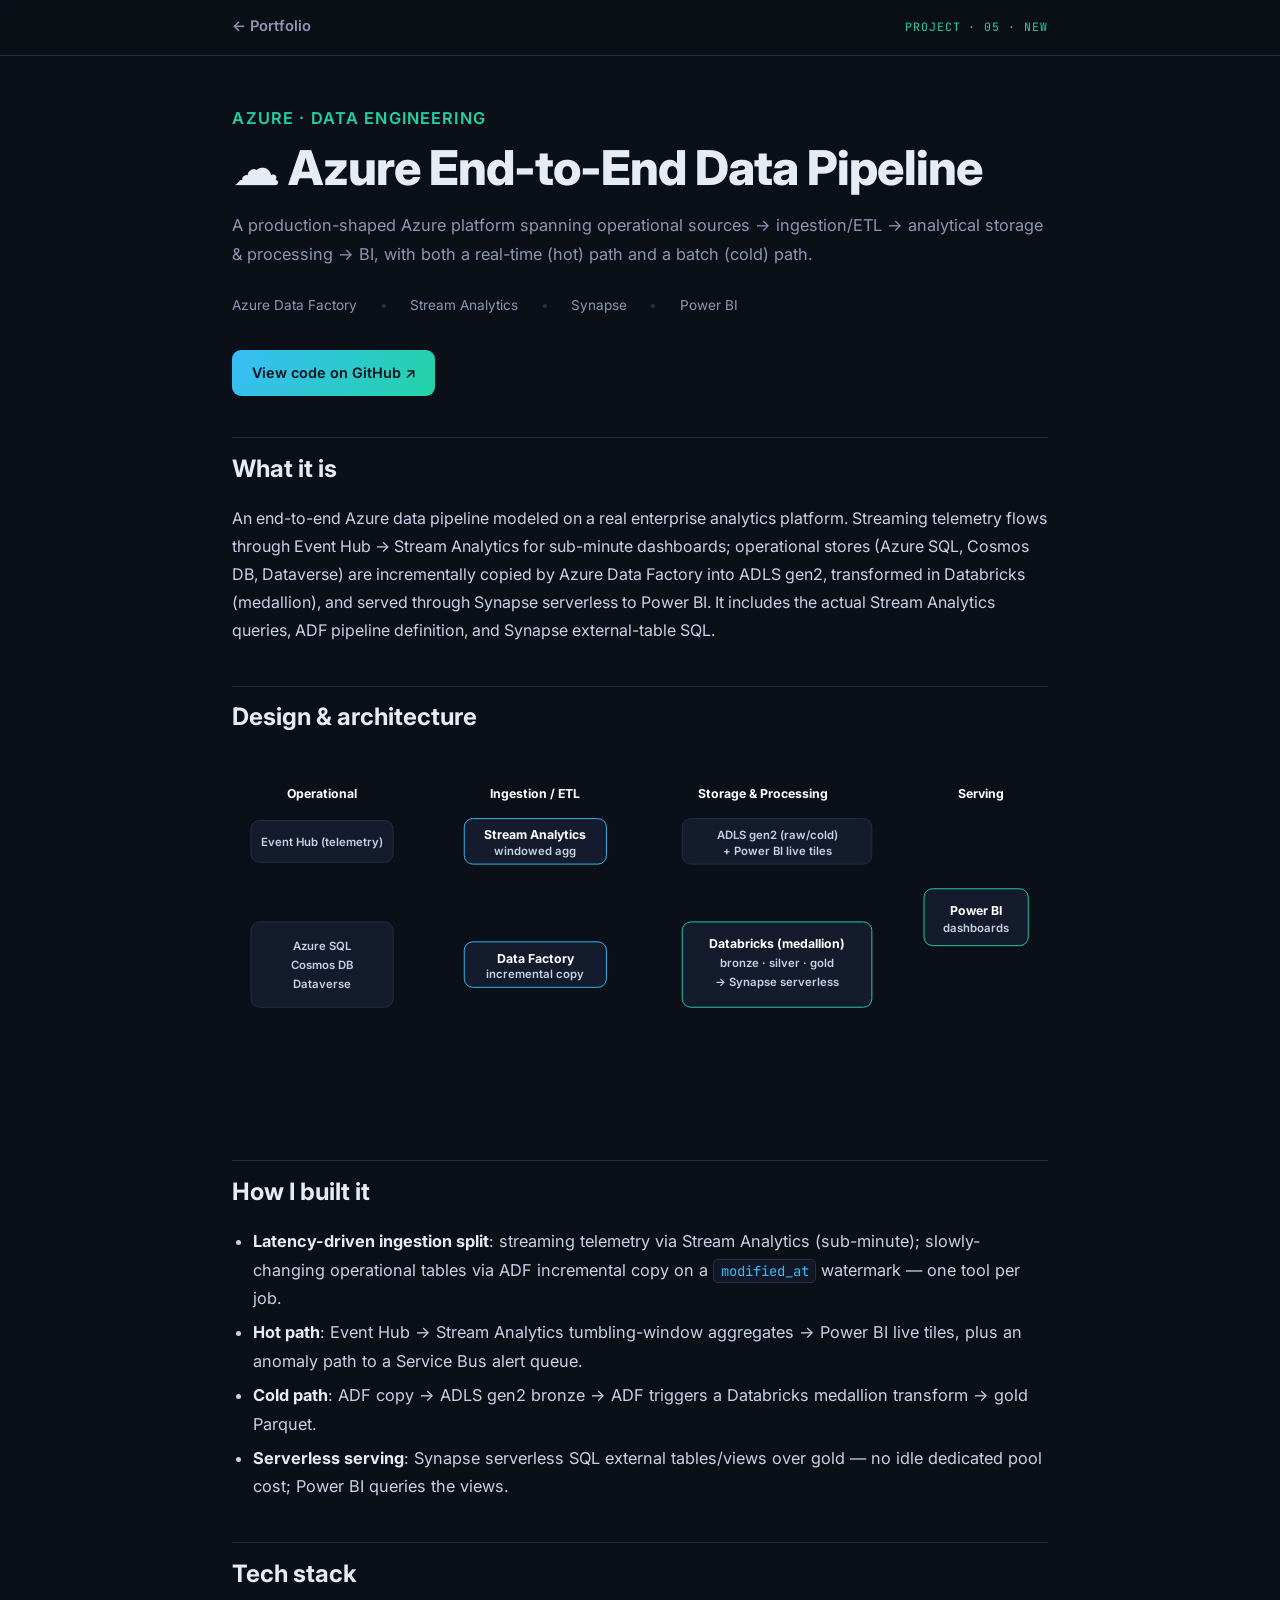
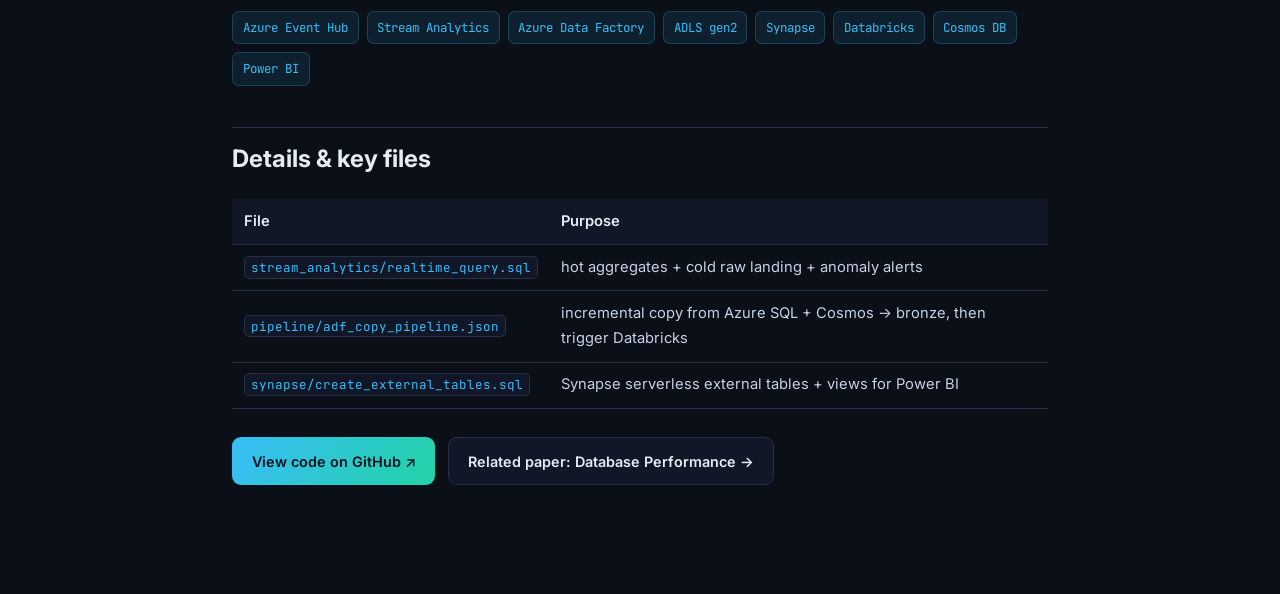
==== site/projects/azure-etl-pipeline.html @ a25a5a40 "Animated site + 6 projects, 5 research papers, readable pages - Animated homepage: aurora bg, typed " ====
<!DOCTYPE html>
<html lang="en">
<head>
<meta charset="UTF-8" />
<meta name="viewport" content="width=device-width, initial-scale=1.0" />
<title>Azure End-to-End Data Pipeline — Feodor Fernando</title>
<meta name="description" content="A production-shaped Azure data platform: Event Hub, Stream Analytics, Data Factory, ADLS gen2, Synapse, Databricks, Power BI — hot and cold paths." />
<link rel="preconnect" href="https://fonts.googleapis.com" />
<link href="https://fonts.googleapis.com/css2?family=Inter:wght@400;500;600;700;800&family=JetBrains+Mono:wght@400;500&display=swap" rel="stylesheet" />
<link rel="stylesheet" href="../assets/site.css" />
</head>
<body>
<div class="topbar"><div class="topbar-inner">
  <a class="back" href="../../index.html">← Portfolio</a>
  <span class="kind">Project · 05 · New</span>
</div></div>

<article class="wrap">
  <p class="eyebrow">Azure · Data Engineering</p>
  <h1>☁️ Azure End-to-End Data Pipeline</h1>
  <p class="lede">A production-shaped Azure platform spanning operational sources → ingestion/ETL
  → analytical storage &amp; processing → BI, with both a real-time (hot) path and a batch (cold)
  path.</p>
  <div class="meta">
    <span>Azure Data Factory</span><span class="dot">•</span><span>Stream Analytics</span><span class="dot">•</span>
    <span>Synapse</span><span class="dot">•</span><span>Power BI</span>
  </div>

  <div class="actions">
    <a class="btn primary" href="https://github.com/feodorfernando/feodor-portfolio/tree/main/projects/05-azure-etl-pipeline" target="_blank" rel="noopener">View code on GitHub ↗</a>
  </div>

  <section class="reveal">
  <h2>What it is</h2>
  <p>An end-to-end Azure data pipeline modeled on a real enterprise analytics platform. Streaming
  telemetry flows through Event Hub → Stream Analytics for sub-minute dashboards; operational
  stores (Azure SQL, Cosmos DB, Dataverse) are incrementally copied by Azure Data Factory into
  ADLS gen2, transformed in Databricks (medallion), and served through Synapse serverless to
  Power BI. It includes the actual Stream Analytics queries, ADF pipeline definition, and Synapse
  external-table SQL.</p>
  </section>

  <section class="reveal">
  <h2>Design &amp; architecture</h2>
  <svg class="diagram" viewBox="0 0 860 330" xmlns="http://www.w3.org/2000/svg" role="img" aria-label="Azure pipeline architecture">
    <defs><linearGradient id="ga" x1="0" y1="0" x2="1" y2="0">
      <stop offset="0" stop-color="#38bdf8"/><stop offset="1" stop-color="#22d3a6"/></linearGradient></defs>

    <!-- column headers -->
    <text x="95" y="24" text-anchor="middle" class="node-title">Operational</text>
    <text x="320" y="24" text-anchor="middle" class="node-title">Ingestion / ETL</text>
    <text x="560" y="24" text-anchor="middle" class="node-title">Storage &amp; Processing</text>
    <text x="790" y="24" text-anchor="middle" class="node-title">Serving</text>

    <!-- hot path -->
    <line class="flow" x1="170" y1="70" x2="245" y2="70" stroke="url(#ga)" stroke-width="3"/>
    <line class="flow" x1="395" y1="70" x2="475" y2="70" stroke="url(#ga)" stroke-width="3"/>
    <line class="flow" x1="675" y1="70" x2="730" y2="70" stroke="url(#ga)" stroke-width="3"/>
    <!-- cold path -->
    <line class="flow" x1="170" y1="200" x2="245" y2="200" stroke="url(#ga)" stroke-width="3"/>
    <line class="flow" x1="395" y1="200" x2="475" y2="200" stroke="url(#ga)" stroke-width="3"/>
    <line class="flow" x1="675" y1="200" x2="730" y2="200" stroke="url(#ga)" stroke-width="3"/>

    <!-- nodes: operational -->
    <g class="pulse"><rect x="20" y="48" width="150" height="44" rx="9" fill="#141b2c" stroke="#233048"/></g>
    <text x="95" y="75" text-anchor="middle" class="node-label">Event Hub (telemetry)</text>
    <rect x="20" y="155" width="150" height="90" rx="9" fill="#141b2c" stroke="#233048"/>
    <text x="95" y="185" text-anchor="middle" class="node-label">Azure SQL</text>
    <text x="95" y="205" text-anchor="middle" class="node-label">Cosmos DB</text>
    <text x="95" y="225" text-anchor="middle" class="node-label">Dataverse</text>

    <!-- ingestion -->
    <rect x="245" y="46" width="150" height="48" rx="9" fill="#141b2c" stroke="#38bdf8"/>
    <text x="320" y="68" text-anchor="middle" class="node-title">Stream Analytics</text>
    <text x="320" y="84" text-anchor="middle" class="node-label">windowed agg</text>
    <rect x="245" y="176" width="150" height="48" rx="9" fill="#141b2c" stroke="#38bdf8"/>
    <text x="320" y="198" text-anchor="middle" class="node-title">Data Factory</text>
    <text x="320" y="214" text-anchor="middle" class="node-label">incremental copy</text>

    <!-- storage -->
    <rect x="475" y="46" width="200" height="48" rx="9" fill="#141b2c" stroke="#233048"/>
    <text x="575" y="68" text-anchor="middle" class="node-label">ADLS gen2 (raw/cold)</text>
    <text x="575" y="84" text-anchor="middle" class="node-label">+ Power BI live tiles</text>
    <g class="pulse"><rect x="475" y="155" width="200" height="90" rx="9" fill="#141b2c" stroke="#22d3a6"/></g>
    <text x="575" y="183" text-anchor="middle" class="node-title">Databricks (medallion)</text>
    <text x="575" y="203" text-anchor="middle" class="node-label">bronze · silver · gold</text>
    <text x="575" y="223" text-anchor="middle" class="node-label">→ Synapse serverless</text>

    <!-- serving -->
    <g class="pulse"><rect x="730" y="120" width="110" height="60" rx="9" fill="#141b2c" stroke="#22d3a6"/></g>
    <text x="785" y="148" text-anchor="middle" class="node-title">Power BI</text>
    <text x="785" y="166" text-anchor="middle" class="node-label">dashboards</text>
    <line class="flow" x1="785" y1="92" x2="785" y2="120" stroke="url(#ga)" stroke-width="3"/>
    <line class="flow" x1="785" y1="200" x2="785" y2="180" stroke="url(#ga)" stroke-width="3"/>
  </svg>
  </section>

  <section class="reveal">
  <h2>How I built it</h2>
  <ul>
    <li><strong>Latency-driven ingestion split</strong>: streaming telemetry via Stream
    Analytics (sub-minute); slowly-changing operational tables via ADF incremental copy on a
    <code>modified_at</code> watermark — one tool per job.</li>
    <li><strong>Hot path</strong>: Event Hub → Stream Analytics tumbling-window aggregates →
    Power BI live tiles, plus an anomaly path to a Service Bus alert queue.</li>
    <li><strong>Cold path</strong>: ADF copy → ADLS gen2 bronze → ADF triggers a Databricks
    medallion transform → gold Parquet.</li>
    <li><strong>Serverless serving</strong>: Synapse serverless SQL external tables/views over
    gold — no idle dedicated pool cost; Power BI queries the views.</li>
  </ul>
  </section>

  <section class="reveal">
  <h2>Tech stack</h2>
  <div class="chips">
    <span>Azure Event Hub</span><span>Stream Analytics</span><span>Azure Data Factory</span>
    <span>ADLS gen2</span><span>Synapse</span><span>Databricks</span><span>Cosmos DB</span><span>Power BI</span>
  </div>
  </section>

  <section class="reveal">
  <h2>Details &amp; key files</h2>
  <table>
    <thead><tr><th>File</th><th>Purpose</th></tr></thead>
    <tbody>
      <tr><td><code>stream_analytics/realtime_query.sql</code></td><td>hot aggregates + cold raw landing + anomaly alerts</td></tr>
      <tr><td><code>pipeline/adf_copy_pipeline.json</code></td><td>incremental copy from Azure SQL + Cosmos → bronze, then trigger Databricks</td></tr>
      <tr><td><code>synapse/create_external_tables.sql</code></td><td>Synapse serverless external tables + views for Power BI</td></tr>
    </tbody>
  </table>
  </section>

  <div class="actions">
    <a class="btn primary" href="https://github.com/feodorfernando/feodor-portfolio/tree/main/projects/05-azure-etl-pipeline" target="_blank" rel="noopener">View code on GitHub ↗</a>
    <a class="btn" href="../research/database-performance.html">Related paper: Database Performance →</a>
  </div>
</article>
<script src="../assets/site.js"></script>
</body>
</html>
---- site/assets/site.css ----
/* Shared styles for project & research detail pages */
:root {
  --bg: #0b0f17;
  --bg-soft: #111726;
  --card: #141b2c;
  --border: #233048;
  --text: #e6ecf6;
  --muted: #8a98b3;
  --accent: #38bdf8;
  --accent-2: #22d3a6;
  --maxw: 860px;
}
* { box-sizing: border-box; margin: 0; padding: 0; }
html { scroll-behavior: smooth; }
body {
  font-family: 'Inter', system-ui, -apple-system, sans-serif;
  background: var(--bg);
  color: var(--text);
  line-height: 1.75;
  -webkit-font-smoothing: antialiased;
}
a { color: var(--accent); text-decoration: none; }
a:hover { color: var(--accent-2); }
code, pre, .mono { font-family: 'JetBrains Mono', monospace; }

/* top bar */
.topbar {
  position: sticky; top: 0; z-index: 10;
  backdrop-filter: blur(10px);
  background: rgba(11,15,23,.8);
  border-bottom: 1px solid var(--border);
}
.topbar-inner {
  max-width: var(--maxw); margin: 0 auto; padding: .9rem 1.4rem;
  display: flex; align-items: center; justify-content: space-between;
}
.back { font-weight: 600; font-size: .92rem; color: var(--muted); }
.back:hover { color: var(--text); }
.topbar .kind {
  font-family: 'JetBrains Mono', monospace; font-size: .72rem;
  color: var(--accent-2); text-transform: uppercase; letter-spacing: .08em;
}

/* article */
.wrap { max-width: var(--maxw); margin: 0 auto; padding: 3rem 1.4rem 5rem; }
.eyebrow {
  color: var(--accent-2); font-weight: 600; font-size: .85rem;
  letter-spacing: .07em; text-transform: uppercase;
}
h1 {
  font-size: clamp(2rem, 5vw, 3rem); font-weight: 800; letter-spacing: -.02em;
  margin: .5rem 0 1rem; line-height: 1.15;
}
h2 {
  font-size: 1.5rem; font-weight: 700; margin: 2.6rem 0 .9rem;
  padding-top: .6rem; border-top: 1px solid var(--border);
}
h3 { font-size: 1.15rem; font-weight: 600; margin: 1.6rem 0 .6rem; color: #d7e1f2; }
p, li { color: #c6d2e6; }
.wrap > p, .wrap li { font-size: 1.02rem; }
ul, ol { padding-left: 1.3rem; margin: .6rem 0 1.2rem; }
li { margin: .35rem 0; }
strong { color: var(--text); }
em { color: #d7e1f2; font-style: italic; }
blockquote {
  border-left: 3px solid var(--accent); padding: .3rem 0 .3rem 1.1rem;
  margin: 1.3rem 0; color: var(--muted); font-style: italic;
}
hr { border: none; border-top: 1px solid var(--border); margin: 2rem 0; }

/* lede / meta */
.lede { font-size: 1.2rem; color: var(--muted); margin-bottom: 1.6rem; }
.meta {
  display: flex; flex-wrap: wrap; gap: .8rem 1.4rem; align-items: center;
  font-size: .85rem; color: var(--muted); margin-bottom: 2rem;
}
.meta .dot { color: var(--border); }

/* code blocks */
pre {
  background: #0a0e16; border: 1px solid var(--border); border-radius: 10px;
  padding: 1rem 1.1rem; overflow-x: auto; font-size: .85rem; line-height: 1.55;
  margin: 1.1rem 0; color: #cfe6ff;
}
:not(pre) > code {
  background: var(--bg-soft); border: 1px solid var(--border);
  padding: .12rem .4rem; border-radius: 5px; font-size: .85em; color: var(--accent);
}

/* stack chips */
.chips { display: flex; flex-wrap: wrap; gap: .5rem; margin: 1rem 0 1.5rem; }
.chips span {
  font-size: .78rem; font-family: 'JetBrains Mono', monospace;
  padding: .3rem .6rem; border-radius: 7px;
  background: rgba(56,189,248,.1); color: var(--accent);
  border: 1px solid rgba(56,189,248,.22);
}

/* info panel */
.panel {
  background: var(--card); border: 1px solid var(--border);
  border-radius: 12px; padding: 1.2rem 1.4rem; margin: 1.4rem 0;
}
.panel h3 { margin-top: 0; }

/* tables */
table { width: 100%; border-collapse: collapse; margin: 1.2rem 0; font-size: .92rem; }
th, td { text-align: left; padding: .6rem .7rem; border-bottom: 1px solid var(--border); }
th { color: var(--text); font-weight: 600; background: var(--bg-soft); }
td { color: #c6d2e6; }

/* buttons */
.actions { display: flex; flex-wrap: wrap; gap: .8rem; margin: 1.8rem 0; }
.btn {
  display: inline-flex; align-items: center; gap: .4rem;
  padding: .65rem 1.2rem; border-radius: 9px; font-weight: 600; font-size: .9rem;
  border: 1px solid var(--border); color: var(--text); background: var(--bg-soft);
}
.btn:hover { border-color: var(--accent); color: var(--text); }
.btn.primary {
  background: linear-gradient(120deg, var(--accent), var(--accent-2));
  color: #06121f; border: none;
}

/* reveal-on-scroll */
.reveal { opacity: 0; transform: translateY(18px); transition: all .6s ease; }
.reveal.in { opacity: 1; transform: none; }

/* animated diagram nodes */
.diagram { width: 100%; height: auto; margin: 1.4rem 0; }
.flow { stroke-dasharray: 6 8; animation: dash 1.4s linear infinite; }
@keyframes dash { to { stroke-dashoffset: -28; } }
.pulse { animation: pulse 2.4s ease-in-out infinite; transform-origin: center; }
@keyframes pulse { 0%,100% { opacity: .55; } 50% { opacity: 1; } }
.node-label { font: 600 12px 'Inter', sans-serif; fill: #c6d2e6; }
.node-title { font: 700 13px 'Inter', sans-serif; fill: #fff; }

@media (prefers-reduced-motion: reduce) {
  .flow, .pulse { animation: none; }
  .reveal { opacity: 1; transform: none; transition: none; }
}
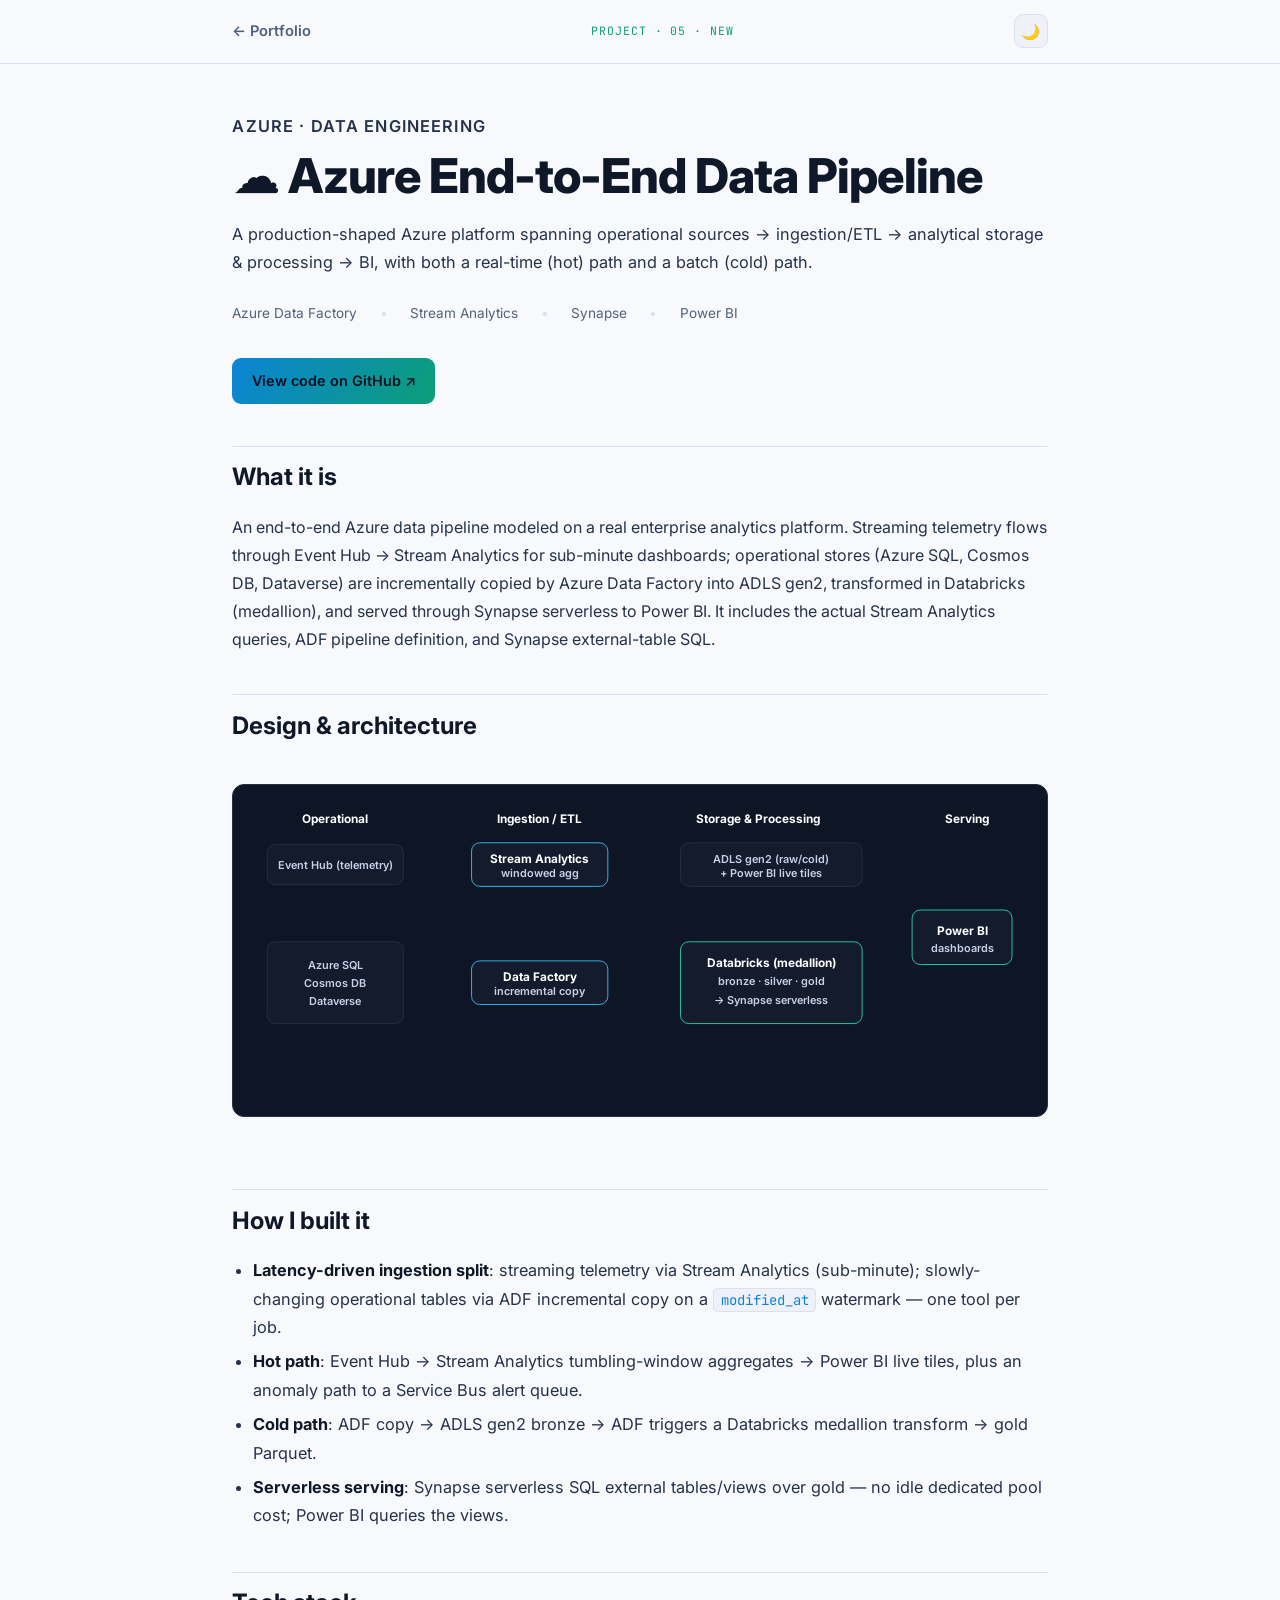
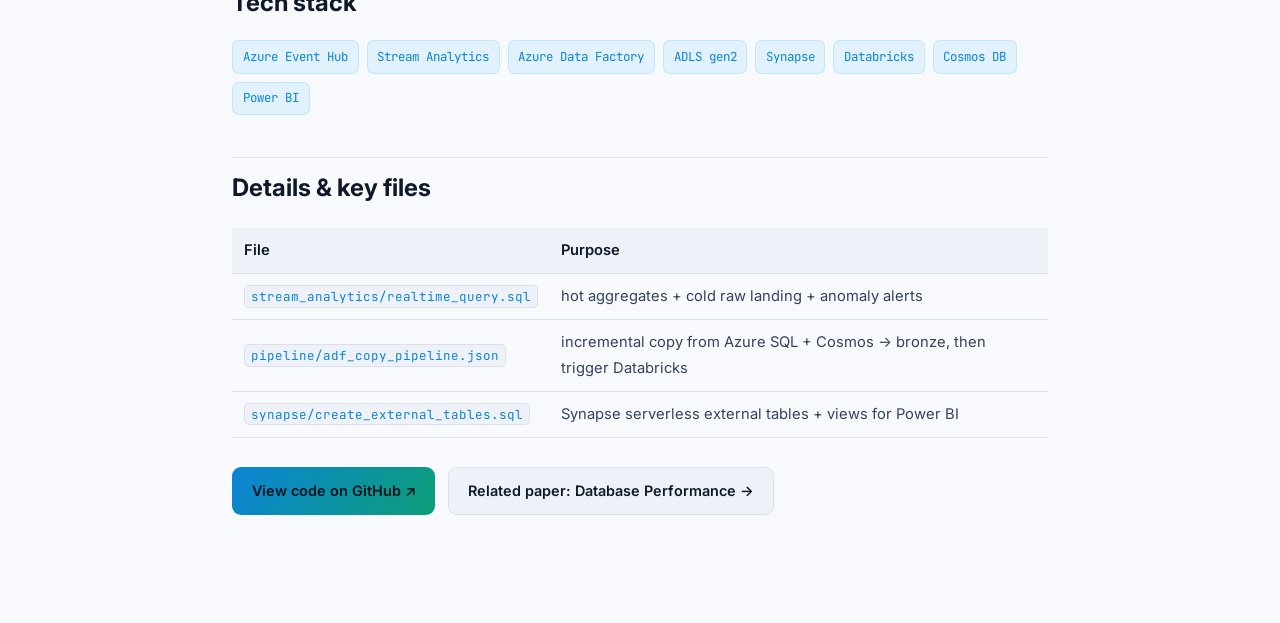
==== commit 2d9473fa: "Add system light/dark theme + toggle; expand research papers to industry depth - Light/dark theming " ====
--- a/site/projects/azure-etl-pipeline.html
+++ b/site/projects/azure-etl-pipeline.html
@@ -1,6 +1,16 @@
 <!DOCTYPE html>
 <html lang="en">
 <head>
+<script>
+(function(){function a(t){document.documentElement.setAttribute('data-theme',t);}
+var s;try{s=localStorage.getItem('theme');}catch(e){}
+var m=window.matchMedia&&matchMedia('(prefers-color-scheme: light)').matches;
+a(s||(m?'light':'dark'));
+window.toggleTheme=function(){var c=document.documentElement.getAttribute('data-theme');var n=c==='light'?'dark':'light';a(n);try{localStorage.setItem('theme',n);}catch(e){}var b=document.getElementById('theme-toggle');if(b)b.textContent=n==='light'?'\u{1F319}':'\u2600\uFE0F';};
+document.addEventListener('DOMContentLoaded',function(){var b=document.getElementById('theme-toggle');if(b)b.textContent=document.documentElement.getAttribute('data-theme')==='light'?'\u{1F319}':'\u2600\uFE0F';});
+if(!s&&window.matchMedia){try{matchMedia('(prefers-color-scheme: light)').addEventListener('change',function(e){var n=e.matches?'light':'dark';a(n);var b=document.getElementById('theme-toggle');if(b)b.textContent=n==='light'?'\u{1F319}':'\u2600\uFE0F';});}catch(e){}}
+})();
+</script>
 <meta charset="UTF-8" />
 <meta name="viewport" content="width=device-width, initial-scale=1.0" />
 <title>Azure End-to-End Data Pipeline — Feodor Fernando</title>
@@ -13,6 +23,7 @@
 <div class="topbar"><div class="topbar-inner">
   <a class="back" href="../../index.html">← Portfolio</a>
   <span class="kind">Project · 05 · New</span>
+  <button id="theme-toggle" class="theme-btn" onclick="toggleTheme()" aria-label="Toggle light/dark theme">☀️</button>
 </div></div>
 
 <article class="wrap">
--- a/site/assets/site.css
+++ b/site/assets/site.css
@@ -10,6 +10,36 @@
   --accent-2: #22d3a6;
   --maxw: 860px;
 }
+:root[data-theme="light"] {
+  --bg: #f7f9fc;
+  --bg-soft: #eef2f8;
+  --card: #ffffff;
+  --border: #d9e1ee;
+  --text: #0f1828;
+  --muted: #51617d;
+  --accent: #0b84d6;
+  --accent-2: #0c9e78;
+}
+body, .topbar, .panel, pre, table, th, td, .chips span, .btn {
+  transition: background-color .3s ease, color .3s ease, border-color .3s ease;
+}
+/* theme toggle */
+.theme-btn {
+  background: var(--bg-soft); border: 1px solid var(--border); color: var(--text);
+  width: 34px; height: 34px; border-radius: 9px; cursor: pointer; font-size: .95rem;
+  display: inline-flex; align-items: center; justify-content: center; line-height: 1;
+}
+.theme-btn:hover { border-color: var(--accent); }
+.topbar-right { display: flex; align-items: center; gap: 1rem; }
+/* diagrams render on a fixed dark stage so they read well in both themes */
+.diagram {
+  background: #0e1626; border: 1px solid #233048; border-radius: 12px; padding: 16px;
+}
+:root[data-theme="light"] p, :root[data-theme="light"] li,
+:root[data-theme="light"] .wrap > p, :root[data-theme="light"] .wrap li { color: #25324a; }
+:root[data-theme="light"] td { color: #33425d; }
+:root[data-theme="light"] .topbar { background: rgba(247,249,252,.85); }
+:root[data-theme="light"] blockquote { color: #51617d; }
 * { box-sizing: border-box; margin: 0; padding: 0; }
 html { scroll-behavior: smooth; }
 body {
